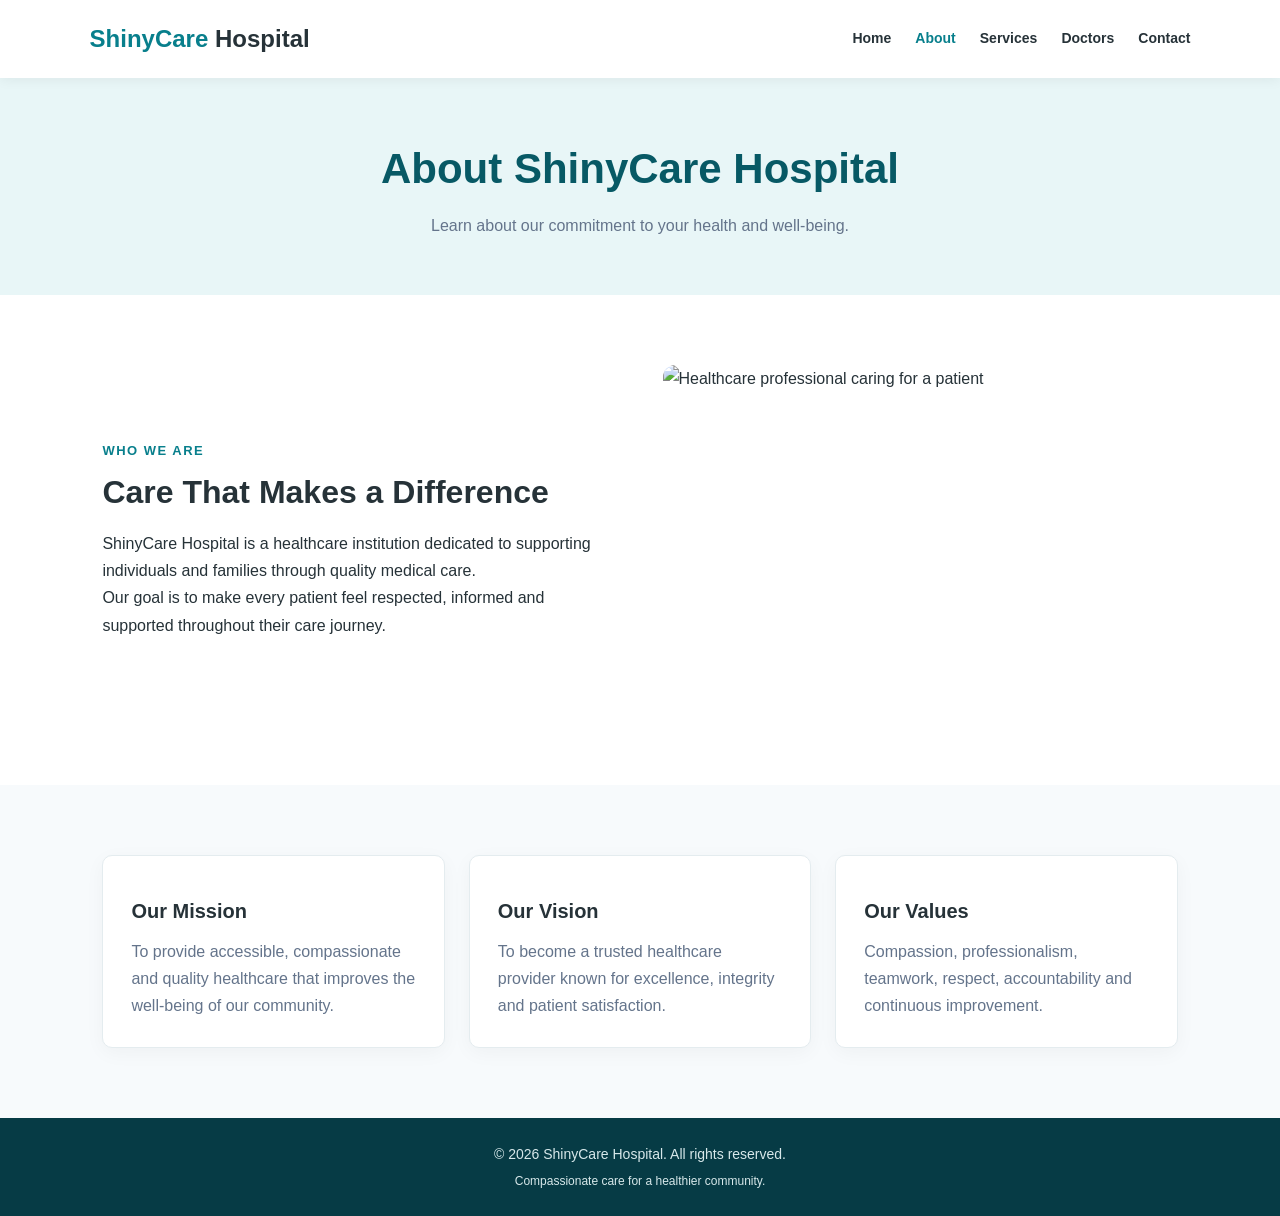
==== about.html @ 929fb5cd "include all pages" ====
<!DOCTYPE html>
<html lang="en">
<head>
  <meta charset="UTF-8">
  <meta name="viewport" content="width=device-width, initial-scale=1.0">
  <title>About Us | ShinyCare Hospital</title>
  <link rel="stylesheet" href="css/style.css">
</head>
<body>

<header class="header">
  <a class="logo" href="index.html">ShinyCare<span> Hospital</span></a>
  <nav>
    <a href="index.html">Home</a>
    <a class="active" href="about.html">About</a>
    <a href="services.html">Services</a>
    <a href="doctors.html">Doctors</a>
    <a href="contact.html">Contact</a>
  </nav>
</header>

<section class="page-banner">
  <h1>About ShinyCare Hospital</h1>
  <p>Learn about our commitment to your health and well-being.</p>
</section>

<section class="section two-column">
  <div>
    <p class="eyebrow">WHO WE ARE</p>
    <h2>Care That Makes a Difference</h2>
    <p>ShinyCare Hospital is a healthcare institution dedicated to supporting individuals and families through quality medical care.</p>
    <p>Our goal is to make every patient feel respected, informed and supported throughout their care journey.</p>
  </div>
  <img class="content-image"
       src="https://images.unsplash.com/photo-1576091160399-112ba8d25d1d?auto=format&fit=crop&w=900&q=80"
       alt="Healthcare professional caring for a patient">
</section>

<section class="section soft-bg">
  <div class="cards">
    <article class="card">
      <h3>Our Mission</h3>
      <p>To provide accessible, compassionate and quality healthcare that improves the well-being of our community.</p>
    </article>
    <article class="card">
      <h3>Our Vision</h3>
      <p>To become a trusted healthcare provider known for excellence, integrity and patient satisfaction.</p>
    </article>
    <article class="card">
      <h3>Our Values</h3>
      <p>Compassion, professionalism, teamwork, respect, accountability and continuous improvement.</p>
    </article>
  </div>
</section>

<footer class="footer">
  <p>&copy; 2026 ShinyCare Hospital. All rights reserved.</p>
  <p>Compassionate care for a healthier community.</p>
</footer>

</body>
</html>
---- css/style.css ----
/* GENERAL STYLES */
* {
  margin: 0;
  padding: 0;
  box-sizing: border-box;
}

:root {
  --primary: #087F8C;
  --primary-dark: #075965;
  --light: #E8F6F7;
  --white: #FFFFFF;
  --text: #263238;
  --muted: #64748B;
  --background: #F7FAFC;
}

body {
  font-family: Arial, Helvetica, sans-serif;
  color: var(--text);
  background: var(--white);
  line-height: 1.7;
}

a {
  text-decoration: none;
}

img {
  max-width: 100%;
  display: block;
}

/* HEADER AND NAVIGATION */
.header {
  background: var(--white);
  min-height: 78px;
  padding: 16px 7%;
  display: flex;
  justify-content: space-between;
  align-items: center;
  gap: 20px;
  box-shadow: 0 2px 12px rgba(0, 0, 0, 0.06);
  position: relative;
  z-index: 2;
}

.logo {
  color: var(--primary);
  font-size: 24px;
  font-weight: bold;
  white-space: nowrap;
}

.logo span {
  color: var(--text);
}

nav {
  display: flex;
  align-items: center;
  gap: 24px;
  flex-wrap: wrap;
}

nav a {
  color: var(--text);
  font-size: 14px;
  font-weight: 600;
}

nav a:hover,
nav a.active {
  color: var(--primary);
}

/* HOME HERO */
.hero {
  min-height: 500px;
  display: flex;
  align-items: center;
  padding: 70px 8%;
  background:
    linear-gradient(90deg, rgba(3, 48, 58, 0.88), rgba(3, 48, 58, 0.25)),
    url("https://images.unsplash.com/photo-1519494026892-80bbd2d6fd0d?auto=format&fit=crop&w=1800&q=85")
    center/cover no-repeat;
  color: var(--white);
}

.hero-content {
  max-width: 600px;
}

.hero h1 {
  font-size: clamp(36px, 5vw, 54px);
  line-height: 1.15;
  margin: 12px 0 20px;
}

.hero-content > p:not(.eyebrow) {
  margin-bottom: 28px;
  max-width: 520px;
}

.eyebrow {
  color: var(--primary);
  font-weight: bold;
  font-size: 13px;
  letter-spacing: 1.5px;
}

.hero .eyebrow {
  color: #A8F0F0;
}

/* BUTTONS */
.btn {
  display: inline-block;
  background: var(--primary);
  color: var(--white);
  border: none;
  border-radius: 5px;
  padding: 12px 22px;
  font-size: 15px;
  font-weight: bold;
  cursor: pointer;
  transition: background 0.2s ease;
}

.btn:hover {
  background: var(--primary-dark);
}

.btn-light {
  background: var(--white);
  color: var(--primary-dark);
}

.btn-light:hover {
  background: var(--light);
}

/* SECTIONS */
.section {
  padding: 70px 8%;
}

.section-heading {
  text-align: center;
  max-width: 680px;
  margin: 0 auto 38px;
}

.section-heading h2,
.two-column h2,
.contact-details h2 {
  font-size: 32px;
  line-height: 1.3;
  margin: 10px 0 16px;
}

.section-heading > p:last-child {
  color: var(--muted);
}

.cards {
  display: grid;
  grid-template-columns: repeat(3, minmax(0, 1fr));
  gap: 24px;
}

.card {
  padding: 28px;
  background: var(--white);
  border: 1px solid #E4ECEF;
  border-radius: 10px;
  box-shadow: 0 5px 20px rgba(0, 0, 0, 0.04);
}

.card h3 {
  margin: 10px 0;
  font-size: 20px;
}

.card p {
  color: var(--muted);
}

.card-icon {
  width: 48px;
  height: 48px;
  display: grid;
  place-items: center;
  background: var(--light);
  color: var(--primary);
  font-size: 27px;
  font-weight: bold;
  border-radius: 10px;
}

.soft-bg {
  background: var(--background);
}

/* INNER PAGE BANNERS */
.page-banner {
  background: var(--light);
  text-align: center;
  padding: 55px 8%;
}

.page-banner h1 {
  font-size: clamp(30px, 4vw, 42px);
  color: var(--primary-dark);
  margin-bottom: 8px;
}

.page-banner p {
  color: var(--muted);
}

/* ABOUT PAGE */
.two-column {
  display: grid;
  grid-template-columns: 1fr 1fr;
  align-items: center;
  gap: 45px;
}

.content-image {
  width: 100%;
  height: 350px;
  object-fit: cover;
  border-radius: 12px;
}

/* DOCTORS PAGE */
.doctor-card {
  overflow: hidden;
  border: 1px solid #E4ECEF;
  border-radius: 10px;
  background: var(--white);
  box-shadow: 0 5px 20px rgba(0, 0, 0, 0.05);
}

.doctor-card img {
  width: 100%;
  height: 270px;
  object-fit: cover;
  object-position: center top;
  background: var(--light);
}

.doctor-info {
  padding: 22px;
}

.doctor-info h3 {
  font-size: 20px;
}

.doctor-info p:last-child {
  color: var(--muted);
}

.specialty {
  color: var(--primary);
  font-weight: bold;
  margin: 5px 0 10px;
}

.center {
  text-align: center;
  margin-top: 35px;
}

/* CONTACT PAGE */
.contact-layout {
  display: grid;
  grid-template-columns: 1fr 1fr;
  gap: 45px;
  align-items: start;
}

.contact-item {
  margin-top: 25px;
}

.contact-item h3 {
  color: var(--primary-dark);
  font-size: 17px;
}

.contact-item p {
  color: var(--muted);
}

.contact-form {
  background: var(--background);
  border: 1px solid #E4ECEF;
  padding: 28px;
  border-radius: 10px;
}

.contact-form h2 {
  margin-bottom: 18px;
}

.contact-form label {
  display: block;
  margin: 13px 0 5px;
  font-weight: bold;
  font-size: 14px;
}

.contact-form input,
.contact-form select,
.contact-form textarea {
  width: 100%;
  padding: 12px;
  font: inherit;
  border: 1px solid #CBD5E1;
  border-radius: 5px;
  background: var(--white);
}

.contact-form input:focus,
.contact-form select:focus,
.contact-form textarea:focus {
  outline: 2px solid var(--primary);
  border-color: var(--primary);
}

.contact-form textarea {
  resize: vertical;
}

.contact-form button {
  margin-top: 18px;
}

.form-note {
  margin-top: 12px;
  color: var(--muted);
  font-size: 12px;
}

/* CALL TO ACTION */
.cta {
  text-align: center;
  padding: 55px 8%;
  background: var(--primary-dark);
  color: var(--white);
}

.cta h2 {
  font-size: 30px;
  margin-bottom: 8px;
}

.cta p {
  margin-bottom: 22px;
}

/* FOOTER */
.footer {
  background: #063B45;
  color: #D7E8EA;
  padding: 25px 8%;
  text-align: center;
  font-size: 14px;
}

.footer p + p {
  font-size: 12px;
  margin-top: 4px;
}

/* RESPONSIVE DESIGN */
@media (max-width: 850px) {
  .header {
    flex-direction: column;
  }

  nav {
    justify-content: center;
    gap: 15px;
  }

  .cards {
    grid-template-columns: repeat(2, minmax(0, 1fr));
  }

  .two-column,
  .contact-layout {
    grid-template-columns: 1fr;
  }
}

@media (max-width: 550px) {
  .header {
    padding: 16px 5%;
  }

  .logo {
    font-size: 21px;
  }

  nav {
    gap: 10px 15px;
  }

  nav a {
    font-size: 13px;
  }

  .hero {
    min-height: 430px;
    padding: 50px 6%;
  }

  .section {
    padding: 48px 6%;
  }

  .cards {
    grid-template-columns: 1fr;
  }

  .section-heading h2,
  .two-column h2,
  .contact-details h2 {
    font-size: 27px;
  }

  .page-banner {
    padding: 40px 6%;
  }

  .content-image {
    height: 260px;
  }

  .doctor-card img {
    height: 300px;
  }
}
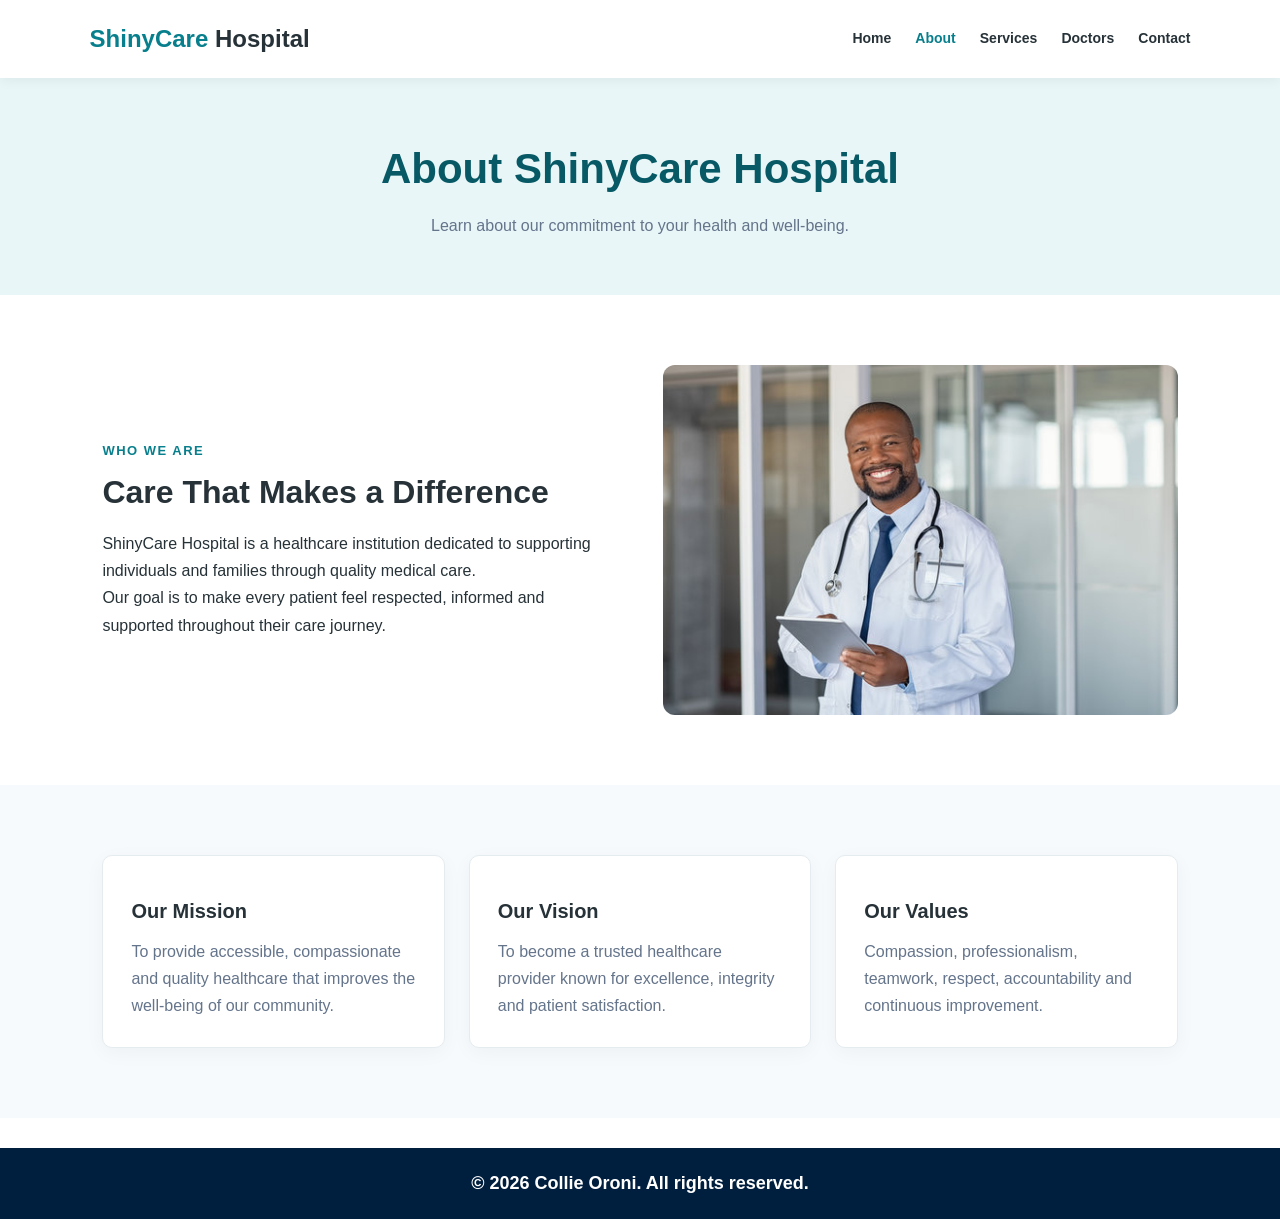
==== commit 9f0fe265: "new commit" ====
--- a/about.html
+++ b/about.html
@@ -33,7 +33,7 @@
     <p>Our goal is to make every patient feel respected, informed and supported throughout their care journey.</p>
   </div>
   <img class="content-image"
-       src="https://images.unsplash.com/photo-1576091160399-112ba8d25d1d?auto=format&fit=crop&w=900&q=80"
+       src="images/doctor5.jpg"
        alt="Healthcare professional caring for a patient">
 </section>
 
@@ -54,9 +54,8 @@
   </div>
 </section>
 
-<footer class="footer">
-  <p>&copy; 2026 ShinyCare Hospital. All rights reserved.</p>
-  <p>Compassionate care for a healthier community.</p>
+<footer>
+    <p>&copy; 2026 Collie Oroni. All rights reserved.</p>
 </footer>
 
 </body>
--- a/css/style.css
+++ b/css/style.css
@@ -446,3 +446,20 @@
     height: 300px;
   }
 }
+
+footer {
+    text-align: center;
+    background-color: #001f3f;
+    color: #ffffff;
+    padding: 20px;
+    font-size: 18px;
+    font-weight: bold;
+    width: 100%;
+    box-sizing: border-box;
+    margin-top: 30px;
+}
+
+footer p {
+    margin: 0;
+}
+
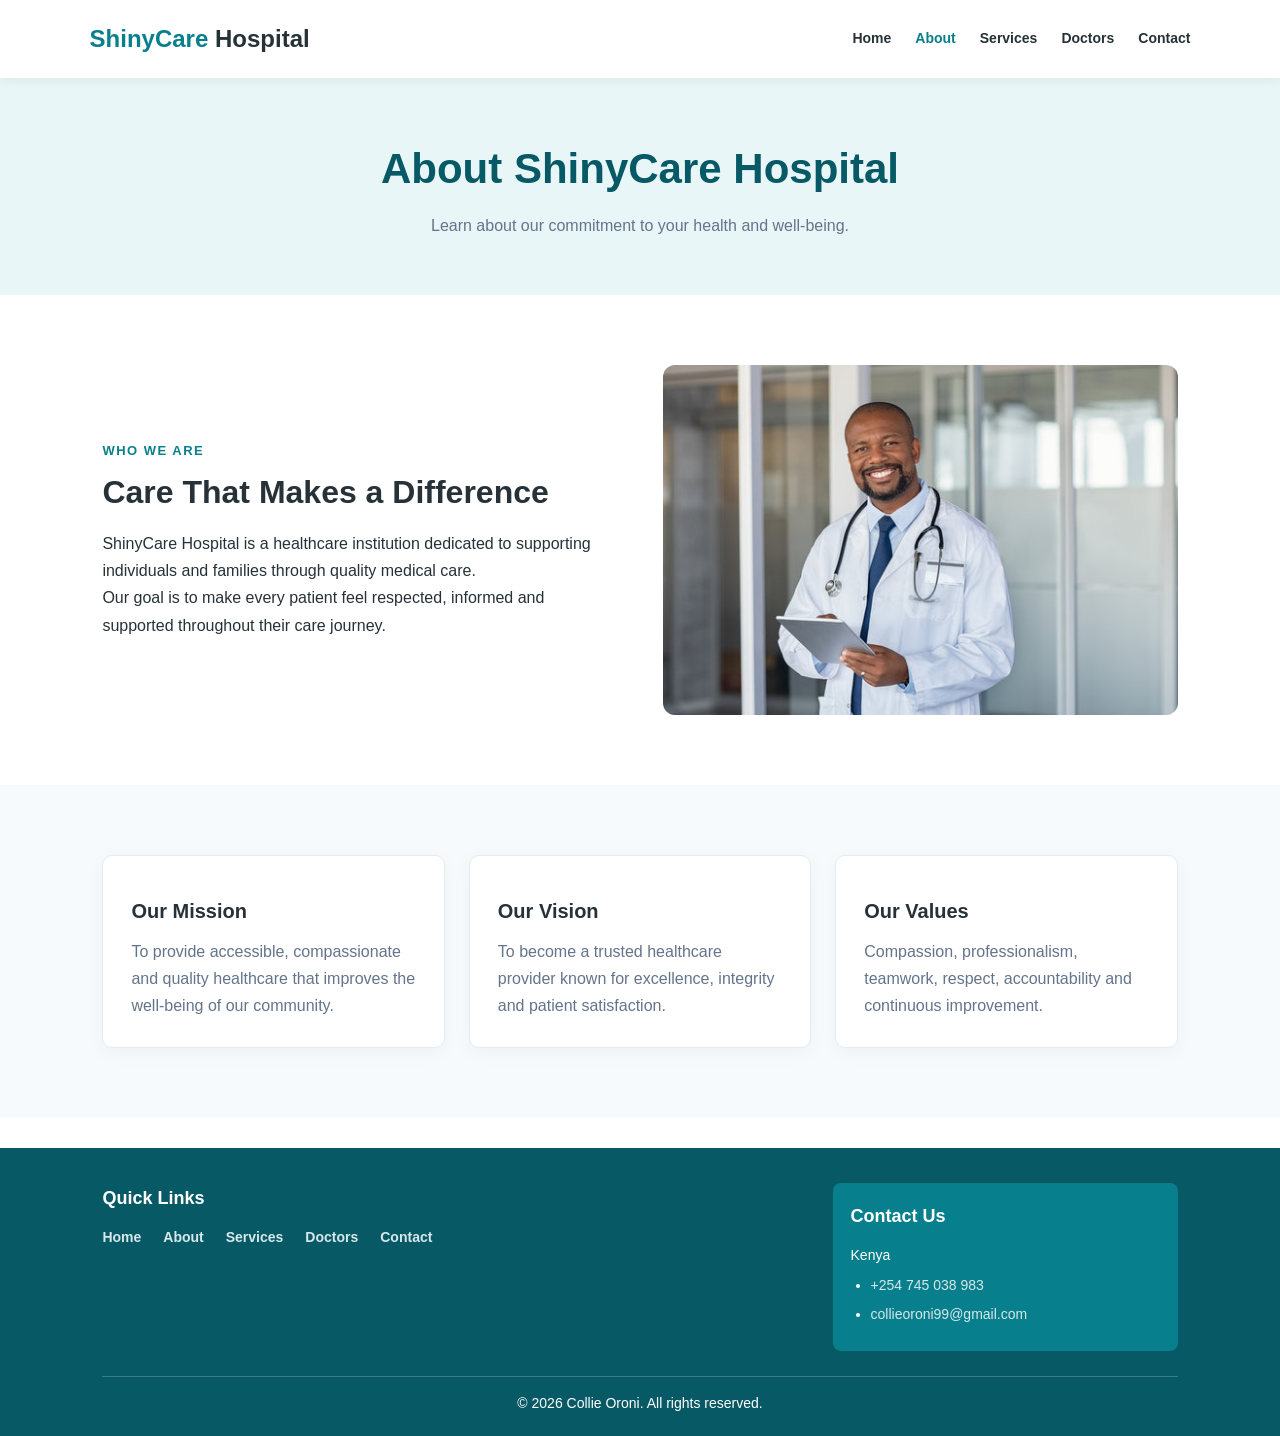
==== commit e82907e6: "new commit" ====
--- a/about.html
+++ b/about.html
@@ -54,8 +54,28 @@
   </div>
 </section>
 
-<footer>
-    <p>&copy; 2026 Collie Oroni. All rights reserved.</p>
+<footer class="site-footer">
+  <div class="footer-content">
+    <section class="footer-section" aria-labelledby="quick-links-heading">
+      <h2 id="quick-links-heading">Quick Links</h2>
+      <nav aria-label="Quick Links">
+        <a href="http://127.0.0.1:5500/index.html">Home</a>
+        <a href="http://127.0.0.1:5500/about.html">About</a>
+        <a href="http://127.0.0.1:5500/services.html">Services</a>
+        <a href="http://127.0.0.1:5500/doctors.html">Doctors</a>
+        <a href="http://127.0.0.1:5500/contact.html">Contact</a>
+      </nav>
+    </section>
+    <section class="footer-section footer-contact" aria-labelledby="footer-contact-heading">
+      <h2 id="footer-contact-heading">Contact Us</h2>
+      <p>Kenya</p>
+      <ul>
+        <li><a href="tel:+254745038983">+254 745 038 983</a></li>
+        <li><a href="mailto:collieoroni99@gmail.com">collieoroni99@gmail.com</a></li>
+      </ul>
+    </section>
+  </div>
+  <p class="footer-copyright">&copy; 2026 Collie Oroni. All rights reserved.</p>
 </footer>
 
 </body>
--- a/css/style.css
+++ b/css/style.css
@@ -270,6 +270,12 @@
   margin: 5px 0 10px;
 }
 
+.image-credit {
+  margin-top: 8px;
+  font-size: 12px;
+  color: var(--muted);
+}
+
 .center {
   text-align: center;
   margin-top: 35px;
@@ -377,6 +383,73 @@
   margin-top: 4px;
 }
 
+.site-footer {
+  background: var(--primary-dark);
+  color: var(--white);
+  margin-top: 30px;
+  padding: 35px 8% 20px;
+  text-align: left;
+  font-size: 14px;
+  font-weight: normal;
+}
+
+.footer-content {
+  display: grid;
+  grid-template-columns: 2fr 1fr;
+  gap: 40px;
+  max-width: 1100px;
+  margin: 0 auto;
+}
+
+.footer-section h2 {
+  margin-bottom: 12px;
+  font-size: 18px;
+}
+
+.footer-contact {
+  padding: 18px;
+  border-radius: 8px;
+  background: var(--primary);
+}
+
+.footer-section nav {
+  display: flex;
+  flex-direction: row;
+  align-items: flex-start;
+  gap: 12px 22px;
+}
+
+.footer-section a {
+  color: #D7E8EA;
+}
+
+.footer-section a:hover {
+  text-decoration: underline;
+}
+
+.footer-section p,
+.footer-section > a {
+  display: block;
+  margin-bottom: 6px;
+}
+
+.footer-section ul {
+  margin: 0;
+  padding-left: 20px;
+}
+
+.footer-section li {
+  margin-bottom: 6px;
+}
+
+.footer-copyright {
+  max-width: 1100px;
+  margin: 25px auto 0 !important;
+  padding-top: 15px;
+  border-top: 1px solid rgba(215, 232, 234, 0.25);
+  text-align: center;
+}
+
 /* RESPONSIVE DESIGN */
 @media (max-width: 850px) {
   .header {
@@ -392,6 +465,10 @@
     grid-template-columns: repeat(2, minmax(0, 1fr));
   }
 
+  .footer-section nav {
+    flex-wrap: wrap;
+  }
+
   .two-column,
   .contact-layout {
     grid-template-columns: 1fr;
@@ -426,6 +503,15 @@
 
   .cards {
     grid-template-columns: 1fr;
+  }
+
+  .site-footer {
+    padding: 30px 6% 18px;
+  }
+
+  .footer-content {
+    grid-template-columns: 1fr;
+    gap: 25px;
   }
 
   .section-heading h2,
@@ -462,4 +548,3 @@
 footer p {
     margin: 0;
 }
-
